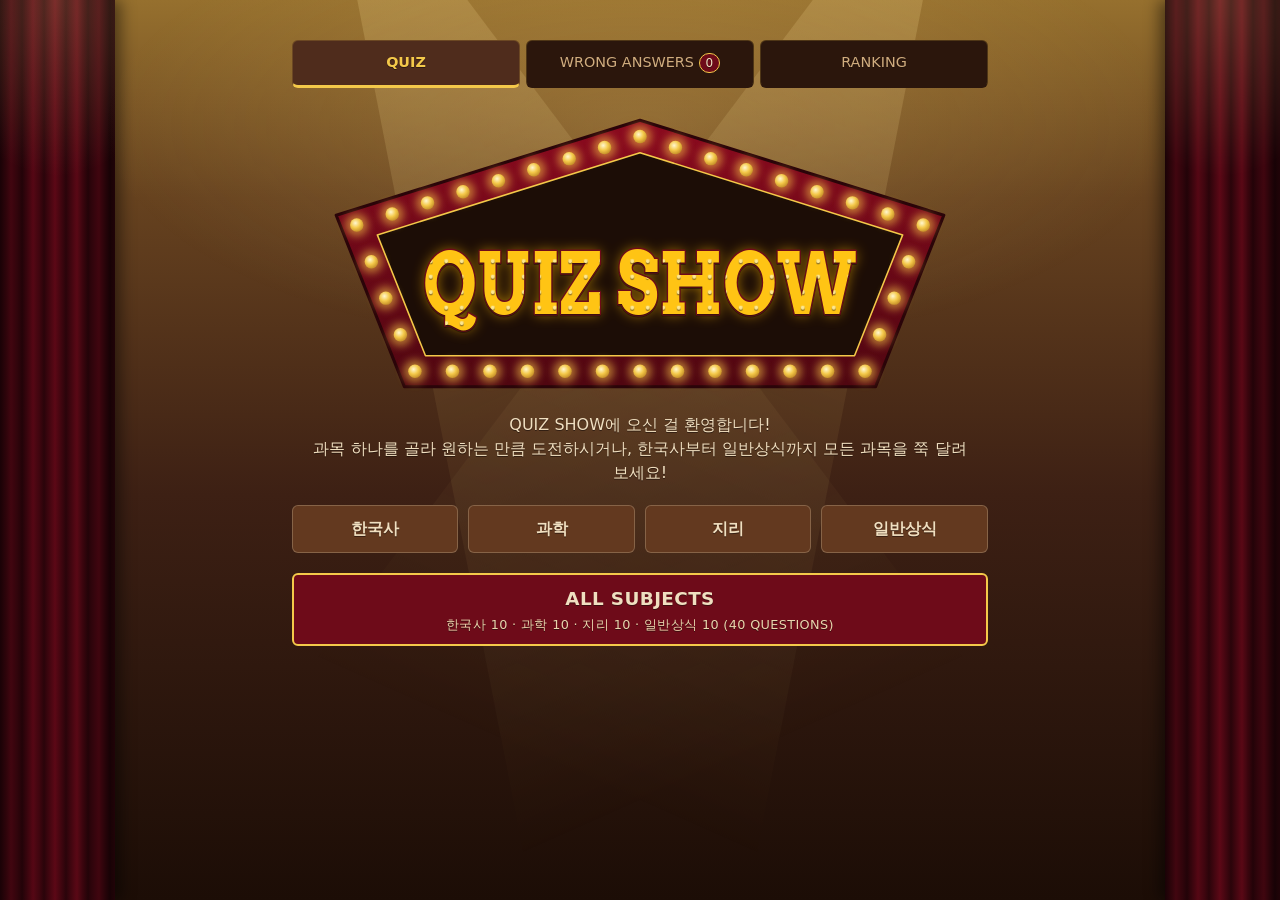
==== vibecoding3/index.html @ 7b39e8f8 "상식 퀴즈 게임 추가 및 문제 교차검증 후 14문항 수정 Co-Authored-By: Claude Opus 5.5 <noreply@anthropic.com>" ====
<!DOCTYPE html>
<html lang="ko">
<head>
  <meta charset="UTF-8">
  <meta name="viewport" content="width=device-width, initial-scale=1">
  <title>QUIZ SHOW</title>
  <link rel="preconnect" href="https://fonts.googleapis.com">
  <link rel="preconnect" href="https://fonts.gstatic.com" crossorigin>
  <link rel="stylesheet" href="https://fonts.googleapis.com/css2?family=Arvo:wght@700&family=Yeon+Sung&display=swap">
  <link rel="stylesheet" href="style.css">
</head>
<body>
  <!-- 무대 조명: 스포트라이트 빛줄기와 타이틀 뒤 후광 (장식) -->
  <div class="stage-lights" aria-hidden="true"></div>
  <main class="app">

    <!-- 메뉴 탭 (시작·틀린 문제·순위 화면에서만 보임) -->
    <nav id="app-nav" class="app-nav" aria-label="Menu">
      <button class="nav-tab" type="button" data-screen="start">QUIZ</button>
      <button class="nav-tab" type="button" data-screen="wrong">WRONG ANSWERS <span id="wrong-badge" class="nav-badge">0</span></button>
      <button class="nav-tab" type="button" data-screen="ranking">RANKING</button>
    </nav>

    <!-- 시작 화면 -->
    <section id="screen-start" class="screen screen-stage" aria-labelledby="start-title">
      <h1 id="start-title" class="marquee" tabindex="-1">
        <span class="visually-hidden">QUIZ SHOW</span>
        <svg class="sign" viewBox="0 0 600 270" aria-hidden="true" focusable="false">
          <defs>
            <filter id="text-glow" x="-20%" y="-50%" width="140%" height="200%"><feGaussianBlur stdDeviation="6"/></filter>
            <filter id="bulb-glow" x="-100%" y="-100%" width="300%" height="300%"><feGaussianBlur stdDeviation="4"/></filter>
            <radialGradient id="bulb-on" cx="40%" cy="35%" r="65%"><stop offset="0" stop-color="#fff6cf"/><stop offset=".55" stop-color="#f4c94a"/><stop offset="1" stop-color="#c8922a"/></radialGradient>

            <linearGradient id="sign-frame" x1="0" y1="0" x2="0" y2="1"><stop offset="0" stop-color="#8c0a1f"/><stop offset="1" stop-color="#4f0611"/></linearGradient>
            <pattern id="letter-bulbs" width="15" height="15" patternUnits="userSpaceOnUse"><circle cx="7.5" cy="7.5" r="2" fill="#ffe88f"/></pattern>
          </defs>
          <polygon points="300.0,6.0 594.0,98.0 528.0,264.0 72.0,264.0 6.0,98.0" fill="url(#sign-frame)" stroke="#2a0409" stroke-width="3" stroke-linejoin="round"/>
          <polygon points="300.0,37.4 554.2,117.0 507.6,234.0 92.4,234.0 45.8,117.0" fill="#1c0d06" stroke="#f4c94a" stroke-width="1.5" stroke-linejoin="round"/>
          <g class="bulbs bulbs-a"><circle class="halo" cx="300.0" cy="21.7" r="11" fill="#ffcf4a" filter="url(#bulb-glow)"/><circle cx="300.0" cy="21.7" r="6.5" fill="url(#bulb-on)"/><circle class="halo" cx="368.5" cy="43.2" r="11" fill="#ffcf4a" filter="url(#bulb-glow)"/><circle cx="368.5" cy="43.2" r="6.5" fill="url(#bulb-on)"/><circle class="halo" cx="437.0" cy="64.6" r="11" fill="#ffcf4a" filter="url(#bulb-glow)"/><circle cx="437.0" cy="64.6" r="6.5" fill="url(#bulb-on)"/><circle class="halo" cx="505.6" cy="86.0" r="11" fill="#ffcf4a" filter="url(#bulb-glow)"/><circle cx="505.6" cy="86.0" r="6.5" fill="url(#bulb-on)"/><circle class="halo" cx="574.1" cy="107.5" r="11" fill="#ffcf4a" filter="url(#bulb-glow)"/><circle cx="574.1" cy="107.5" r="6.5" fill="url(#bulb-on)"/><circle class="halo" cx="546.0" cy="178.2" r="11" fill="#ffcf4a" filter="url(#bulb-glow)"/><circle cx="546.0" cy="178.2" r="6.5" fill="url(#bulb-on)"/><circle class="halo" cx="517.8" cy="249.0" r="11" fill="#ffcf4a" filter="url(#bulb-glow)"/><circle cx="517.8" cy="249.0" r="6.5" fill="url(#bulb-on)"/><circle class="halo" cx="445.2" cy="249.0" r="11" fill="#ffcf4a" filter="url(#bulb-glow)"/><circle cx="445.2" cy="249.0" r="6.5" fill="url(#bulb-on)"/><circle class="halo" cx="372.6" cy="249.0" r="11" fill="#ffcf4a" filter="url(#bulb-glow)"/><circle cx="372.6" cy="249.0" r="6.5" fill="url(#bulb-on)"/><circle class="halo" cx="300.0" cy="249.0" r="11" fill="#ffcf4a" filter="url(#bulb-glow)"/><circle cx="300.0" cy="249.0" r="6.5" fill="url(#bulb-on)"/><circle class="halo" cx="227.4" cy="249.0" r="11" fill="#ffcf4a" filter="url(#bulb-glow)"/><circle cx="227.4" cy="249.0" r="6.5" fill="url(#bulb-on)"/><circle class="halo" cx="154.8" cy="249.0" r="11" fill="#ffcf4a" filter="url(#bulb-glow)"/><circle cx="154.8" cy="249.0" r="6.5" fill="url(#bulb-on)"/><circle class="halo" cx="82.2" cy="249.0" r="11" fill="#ffcf4a" filter="url(#bulb-glow)"/><circle cx="82.2" cy="249.0" r="6.5" fill="url(#bulb-on)"/><circle class="halo" cx="54.0" cy="178.2" r="11" fill="#ffcf4a" filter="url(#bulb-glow)"/><circle cx="54.0" cy="178.2" r="6.5" fill="url(#bulb-on)"/><circle class="halo" cx="25.9" cy="107.5" r="11" fill="#ffcf4a" filter="url(#bulb-glow)"/><circle cx="25.9" cy="107.5" r="6.5" fill="url(#bulb-on)"/><circle class="halo" cx="94.4" cy="86.0" r="11" fill="#ffcf4a" filter="url(#bulb-glow)"/><circle cx="94.4" cy="86.0" r="6.5" fill="url(#bulb-on)"/><circle class="halo" cx="163.0" cy="64.6" r="11" fill="#ffcf4a" filter="url(#bulb-glow)"/><circle cx="163.0" cy="64.6" r="6.5" fill="url(#bulb-on)"/><circle class="halo" cx="231.5" cy="43.2" r="11" fill="#ffcf4a" filter="url(#bulb-glow)"/><circle cx="231.5" cy="43.2" r="6.5" fill="url(#bulb-on)"/></g><g class="bulbs bulbs-b"><circle class="halo" cx="334.3" cy="32.4" r="11" fill="#ffcf4a" filter="url(#bulb-glow)"/><circle cx="334.3" cy="32.4" r="6.5" fill="url(#bulb-on)"/><circle class="halo" cx="402.8" cy="53.9" r="11" fill="#ffcf4a" filter="url(#bulb-glow)"/><circle cx="402.8" cy="53.9" r="6.5" fill="url(#bulb-on)"/><circle class="halo" cx="471.3" cy="75.3" r="11" fill="#ffcf4a" filter="url(#bulb-glow)"/><circle cx="471.3" cy="75.3" r="6.5" fill="url(#bulb-on)"/><circle class="halo" cx="539.8" cy="96.8" r="11" fill="#ffcf4a" filter="url(#bulb-glow)"/><circle cx="539.8" cy="96.8" r="6.5" fill="url(#bulb-on)"/><circle class="halo" cx="560.0" cy="142.9" r="11" fill="#ffcf4a" filter="url(#bulb-glow)"/><circle cx="560.0" cy="142.9" r="6.5" fill="url(#bulb-on)"/><circle class="halo" cx="531.9" cy="213.6" r="11" fill="#ffcf4a" filter="url(#bulb-glow)"/><circle cx="531.9" cy="213.6" r="6.5" fill="url(#bulb-on)"/><circle class="halo" cx="481.5" cy="249.0" r="11" fill="#ffcf4a" filter="url(#bulb-glow)"/><circle cx="481.5" cy="249.0" r="6.5" fill="url(#bulb-on)"/><circle class="halo" cx="408.9" cy="249.0" r="11" fill="#ffcf4a" filter="url(#bulb-glow)"/><circle cx="408.9" cy="249.0" r="6.5" fill="url(#bulb-on)"/><circle class="halo" cx="336.3" cy="249.0" r="11" fill="#ffcf4a" filter="url(#bulb-glow)"/><circle cx="336.3" cy="249.0" r="6.5" fill="url(#bulb-on)"/><circle class="halo" cx="263.7" cy="249.0" r="11" fill="#ffcf4a" filter="url(#bulb-glow)"/><circle cx="263.7" cy="249.0" r="6.5" fill="url(#bulb-on)"/><circle class="halo" cx="191.1" cy="249.0" r="11" fill="#ffcf4a" filter="url(#bulb-glow)"/><circle cx="191.1" cy="249.0" r="6.5" fill="url(#bulb-on)"/><circle class="halo" cx="118.5" cy="249.0" r="11" fill="#ffcf4a" filter="url(#bulb-glow)"/><circle cx="118.5" cy="249.0" r="6.5" fill="url(#bulb-on)"/><circle class="halo" cx="68.1" cy="213.6" r="11" fill="#ffcf4a" filter="url(#bulb-glow)"/><circle cx="68.1" cy="213.6" r="6.5" fill="url(#bulb-on)"/><circle class="halo" cx="40.0" cy="142.9" r="11" fill="#ffcf4a" filter="url(#bulb-glow)"/><circle cx="40.0" cy="142.9" r="6.5" fill="url(#bulb-on)"/><circle class="halo" cx="60.2" cy="96.8" r="11" fill="#ffcf4a" filter="url(#bulb-glow)"/><circle cx="60.2" cy="96.8" r="6.5" fill="url(#bulb-on)"/><circle class="halo" cx="128.7" cy="75.3" r="11" fill="#ffcf4a" filter="url(#bulb-glow)"/><circle cx="128.7" cy="75.3" r="6.5" fill="url(#bulb-on)"/><circle class="halo" cx="197.2" cy="53.9" r="11" fill="#ffcf4a" filter="url(#bulb-glow)"/><circle cx="197.2" cy="53.9" r="6.5" fill="url(#bulb-on)"/><circle class="halo" cx="265.7" cy="32.4" r="11" fill="#ffcf4a" filter="url(#bulb-glow)"/><circle cx="265.7" cy="32.4" r="6.5" fill="url(#bulb-on)"/></g>
          <g class="sign-text" font-family="'Arvo', 'Rockwell', 'Georgia', serif" font-weight="700" font-size="82" text-anchor="middle">
            <text x="300" y="194" textLength="420" lengthAdjust="spacingAndGlyphs" fill="#ffb800" opacity=".6" filter="url(#text-glow)">QUIZ SHOW</text>
            <text x="300" y="194" textLength="420" lengthAdjust="spacingAndGlyphs" fill="#ffc414" stroke="#6e0b19" stroke-width="3" stroke-linejoin="round" paint-order="stroke">QUIZ SHOW</text>
            <text x="300" y="194" textLength="420" lengthAdjust="spacingAndGlyphs" fill="url(#letter-bulbs)">QUIZ SHOW</text>
          </g>
        </svg>
      </h1>
      <p class="rules">QUIZ SHOW에 오신 걸 환영합니다!<br>과목 하나를 골라 원하는 만큼 도전하시거나, 한국사부터 일반상식까지 모든 과목을 쭉 달려 보세요!</p>
      <p id="start-error" class="hint" hidden>앗, 무대 뒤에 문제가 생겼어요! 문제 데이터를 고칠 때까지 잠시만 기다려 주세요! (콘솔 확인)</p>

      <div id="subject-buttons" class="subject-grid" role="group" aria-label="Choose a subject"></div>

      <div id="count-panel" class="count-panel" hidden>
        <div class="count-head">
          <span id="count-label">QUESTIONS</span>
          <span class="count-value">
            <button id="count-display" class="count-display" type="button" title="Click to type a number">10</button>
            <input id="count-input" class="count-input" type="number" inputmode="numeric" min="1" aria-label="Number of questions" hidden>
            <span class="count-unit">QUESTIONS</span>
          </span>
        </div>
        <input id="count-slider" class="count-slider" type="range" min="1" max="10" value="10" aria-label="Number of questions">
        <div class="count-scale"><span>1</span><span id="count-max">10</span></div>
        <button id="subject-start-button" class="btn btn-dark" type="button">PLAY</button>
      </div>

      <button id="all-start-button" class="btn btn-primary btn-all" type="button">
        <span>ALL SUBJECTS</span>
        <small id="all-summary" class="btn-sub"></small>
      </button>
    </section>

    <!-- 퀴즈 화면 -->
    <section id="screen-quiz" class="screen" aria-labelledby="quiz-question" hidden>
      <div class="quiz-top">
        <span id="quiz-sign" class="quiz-sign" aria-hidden="true">QUESTION 01</span>
        <button id="quit-button" class="btn btn-quiet" type="button">QUIT</button>
      </div>
      <div id="subject-tabs" class="subject-tabs" role="group" aria-label="Switch subject" hidden></div>

      <header class="quiz-header">
        <div class="quiz-meta">
          <span id="quiz-category" class="badge">한국사</span>
          <span id="quiz-counter">1 / 10</span>
          <span id="quiz-score">SCORE 0</span>
        </div>
        <div class="progress" role="progressbar" aria-label="Progress" aria-valuemin="0" aria-valuemax="10" aria-valuenow="0">
          <div id="quiz-progress-bar" class="progress-bar"></div>
        </div>
      </header>

      <div id="quiz-transition" class="transition" role="status" hidden>
        <p id="quiz-transition-text" class="transition-text"></p>
      </div>

      <div id="quiz-body" class="quiz-body">
      <h2 id="quiz-question" class="question" tabindex="-1">질문이 여기에 표시됩니다.</h2>
      <div id="quiz-choices" class="choices">
        <button class="btn choice" type="button" data-index="0"><span class="choice-check" aria-hidden="true"></span><span class="choice-text">보기 1</span><span class="choice-mark"></span><span class="choice-key" aria-hidden="true">1</span></button>
        <button class="btn choice" type="button" data-index="1"><span class="choice-check" aria-hidden="true"></span><span class="choice-text">보기 2</span><span class="choice-mark"></span><span class="choice-key" aria-hidden="true">2</span></button>
        <button class="btn choice" type="button" data-index="2"><span class="choice-check" aria-hidden="true"></span><span class="choice-text">보기 3</span><span class="choice-mark"></span><span class="choice-key" aria-hidden="true">3</span></button>
        <button class="btn choice" type="button" data-index="3"><span class="choice-check" aria-hidden="true"></span><span class="choice-text">보기 4</span><span class="choice-mark"></span><span class="choice-key" aria-hidden="true">4</span></button>
      </div>

      <footer class="quiz-footer">
        <div id="quiz-feedback" class="feedback" aria-live="polite" hidden>
          <p id="quiz-feedback-text" class="feedback-text"></p>
          <p id="quiz-explanation" class="explanation"></p>
        </div>
        <button id="next-button" class="btn btn-dark" type="button" hidden>NEXT</button>
      </footer>
      </div>
    </section>

    <!-- 결과 화면 -->
    <section id="screen-result" class="screen" aria-labelledby="result-title" hidden>
      <h2 id="result-title" class="title" tabindex="-1">결과</h2>
      <p class="result-total"><strong id="result-score">- / -</strong> <span id="result-percent">(-점)</span></p>
      <ul id="result-categories" class="result-categories"></ul>
      <p class="result-time">소요 시간 <strong id="result-time">-:--</strong></p>
      <p id="result-rank" class="result-rank"></p>
      <details class="wrong-note">
        <summary id="wrong-note-summary">오답 노트</summary>
        <ol id="wrong-note-list" class="wrong-note-list"></ol>
      </details>
      <div class="actions">
        <button id="retry-button" class="btn btn-primary" type="button">PLAY AGAIN</button>
        <button id="result-wrong-button" class="btn" type="button">WRONG ANSWERS</button>
        <button id="result-ranking-button" class="btn" type="button">RANKING</button>
      </div>
    </section>

    <!-- 틀린 문제 화면 -->
    <section id="screen-wrong" class="screen" aria-labelledby="wrong-title" hidden>
      <h2 id="wrong-title" class="title" tabindex="-1">WRONG ANSWERS</h2>
      <p class="rules">놓친 문제들이 여기서 재도전을 기다리고 있어요! 맞히는 순간 목록에서 쏙 빠집니다!</p>
      <p id="wrong-empty" class="empty-note">아직 틀린 문제가 하나도 없어요! 지금까지는 완벽한 무대네요!</p>
      <ol id="wrong-list" class="wrong-list"></ol>
      <div class="actions">
        <button id="wrong-retry-button" class="btn btn-primary" type="button">RETRY WRONG ANSWERS</button>
        <button id="wrong-clear-button" class="btn btn-danger" type="button">CLEAR LIST</button>
      </div>
    </section>

    <!-- 순위 화면 -->
    <section id="screen-ranking" class="screen" aria-labelledby="ranking-title" hidden>
      <h2 id="ranking-title" class="title" tabindex="-1">RANKING</h2>
      <p class="rules">모든 과목을 10문제씩, 총 40문제를 끝까지 푼 도전자만 이 명예의 전당에 오를 수 있어요!</p>
      <div class="table-wrap">
        <table class="ranking-table">
          <thead>
            <tr><th scope="col">RANK</th><th scope="col">SCORE</th><th scope="col">TIME</th><th scope="col">DATE</th></tr>
          </thead>
          <tbody id="ranking-body">
            <tr><td colspan="4" class="empty">아직 아무도 무대에 오르지 않았어요! 첫 번째 주인공이 되어 보세요!</td></tr>
          </tbody>
        </table>
      </div>
      <p id="ranking-note" class="ranking-note" hidden></p>
      <div class="actions">
        <button id="home-button" class="btn btn-primary" type="button">HOME</button>
        <button id="reset-button" class="btn btn-danger" type="button">RESET RECORDS</button>
      </div>
    </section>

  </main>

  <script src="questions.js"></script>
  <script src="app.js"></script>
</body>
</html>
---- vibecoding3/style.css ----
/* 1950~60년대 미국 TV 퀴즈 쇼 무대: 짙은 버건디 커튼 + 황동빛 브라운 무대 + 전구 간판 */
:root {
  color-scheme: dark;

  /* 기본 팔레트 */
  --brown-dark: #3d2014;
  --brown-wood: #7a4424;
  --burgundy: #6e0b19;
  --gold: #f4c94a;
  --cream: #f0dfc0;

  /* 파생 색 */
  --brass: #96702e;          /* 배경 맨 위: 황동빛이 도는 밝은 브라운 */
  --stage: #1c0d06;          /* 배경 맨 아래: 가장 짙은 브라운 */
  --curtain-dark: #2a040a;   /* 커튼 주름 그늘 */
  --curtain: #5c0816;        /* 커튼 주름 밝은 쪽 */
  --inset: #2b160c;          /* 패널 안쪽의 움푹한 영역 */
  --panel: #4f2c1c;          /* 퀴즈 패널: 배경보다 약간 밝게 */
  --row: #63391f;            /* 선택지 기본 */
  --row-hover: #6e4026;
  --row-picked: #84512f;     /* 선택한 답안: 더 밝은 브라운 */
  --caramel: #94592c;        /* 원형 체크박스 */
  --gold-soft: #e0b860;      /* 체크박스 테두리 */
  --burgundy-dark: #480610;
  --green: #2f6b3a;          /* 정답 체크박스 */
  --green-light: #6fae74;
  --red-bar: #c4142f;       /* 진행 바: 어두운 바탕에서 보이도록 같은 계열의 조금 밝은 빨강 */
  --red-bar-dark: #8f0a20;
  --burgundy-light: #c8283a; /* 어두운 배경 위 버건디 테두리 */
  --muted: #d1ad7f;          /* 보조 글자 */
  --line: rgba(244, 201, 74, 0.18);

  --title-font: "Arvo", "Yeon Sung", "Georgia", serif; /* 영문은 Arvo, 한글은 Yeon Sung */
  --sign-font: "Georgia", "Times New Roman", serif; /* 숫자는 lining-nums로 고르게 */
  --curtain-w: 14px;
  --radius: 10px;
}

* {
  box-sizing: border-box;
}

[hidden] {
  display: none !important;
}

html {
  -webkit-text-size-adjust: 100%;
}

body {
  margin: 0;
  min-height: 100vh;
  font-variant-numeric: lining-nums;
  color: var(--cream);
  font-family: system-ui, -apple-system, "Segoe UI", "Malgun Gothic", "Apple SD Gothic Neo", sans-serif;
  line-height: 1.5;
  word-break: keep-all;
  overflow-wrap: break-word; /* 영어 단어는 한 줄에 안 들어갈 때만 끊는다 */
  /* 크림색 글자를 또렷하게 하는 아주 얇은 그림자 */
  text-shadow: 0 1px 0 rgba(26, 15, 10, 0.6);
  /* 무대 배경: 위쪽 황동빛 브라운 → 아래쪽 짙은 브라운 */
  background-color: var(--stage);
  background-image: linear-gradient(180deg, var(--brass) 0%, #66421f 22%, var(--brown-dark) 55%, var(--stage) 100%);
}

/* 화면 양옆의 버건디 벨벳 커튼 */
body::before,
body::after {
  content: "";
  position: fixed;
  top: 0;
  bottom: 0;
  width: var(--curtain-w);
  z-index: 0;
  pointer-events: none;
  background-image:
    linear-gradient(90deg, rgba(0, 0, 0, 0.4), transparent 35%, transparent 65%, rgba(0, 0, 0, 0.5)),
    repeating-linear-gradient(90deg, var(--curtain-dark) 0, var(--curtain) 11px, var(--curtain-dark) 22px);
}

body::before {
  left: 0;
  box-shadow: 6px 0 14px rgba(0, 0, 0, 0.45);
}

body::after {
  right: 0;
  box-shadow: -6px 0 14px rgba(0, 0, 0, 0.45);
}

.app {
  position: relative;
  z-index: 1;
  width: 100%;
  max-width: calc(720px + 2 * var(--curtain-w));
  margin: 0 auto;
  padding: 20px max(16px, calc(var(--curtain-w) + 12px));
}

/* ----- 공통 패널 ----- */
.screen {
  display: flex;
  flex-direction: column;
  gap: 20px;
  background: linear-gradient(180deg, #57321f, var(--panel) 120px);
  border: 1px solid var(--line);
  border-radius: var(--radius);
  padding: 24px 16px;
  box-shadow: 0 10px 28px rgba(0, 0, 0, 0.35);
}

/* 시작 화면은 패널 없이 무대 위에 바로 놓는다 */
.screen-stage {
  background: none;
  border: none;
  box-shadow: none;
  padding: 8px 0 24px;
}

.title {
  margin: 0;
  text-align: center;
  font-family: var(--title-font);
  font-weight: 400;
  font-size: 2.2rem;
  line-height: 1.2;
  color: var(--gold);
  text-shadow: 0 2px 0 rgba(26, 15, 10, 0.8);
}

.title:focus,
.marquee:focus,
.question:focus {
  outline: none;
}

.visually-hidden {
  position: absolute;
  width: 1px;
  height: 1px;
  margin: -1px;
  padding: 0;
  overflow: hidden;
  clip: rect(0 0 0 0);
  white-space: nowrap;
  border: 0;
}

.rules {
  margin: 0;
  text-align: center;
  color: var(--muted);
}

/* 여러 줄 안내 문장은 줄 길이를 고르게 나눠 마지막 줄에 한 단어만 남지 않게 한다 */
.rules,
.result-rank,
.ranking-note,
.empty-note,
.hint {
  text-wrap: balance;
}

/* 시작 화면은 밝은 황동빛 배경 위에 놓이므로 크림색으로 대비를 확보한다 */
.screen-stage .rules {
  color: var(--cream);
}

.hint {
  margin: 0;
  padding: 8px 12px;
  font-size: 0.9rem;
  text-align: center;
  color: var(--cream);
  background: var(--burgundy);
  border-radius: 6px;
}

/* ----- 메인 타이틀: 오각형 전구 간판 (index.html 안의 SVG) ----- */
.marquee {
  width: min(100%, 620px);
  margin: 4px auto 0;
}

.sign {
  display: block;
  width: 100%;
  height: auto;
}

/* ----- 메뉴 탭 ----- */
.app-nav {
  display: grid;
  grid-template-columns: repeat(3, 1fr);
  gap: 6px;
  margin-bottom: 14px;
}

.nav-tab {
  min-height: 48px;
  padding: 8px 4px;
  font: inherit;
  font-size: 0.9rem;
  white-space: nowrap;
  color: var(--muted);
  text-shadow: inherit;
  background: var(--inset);
  border: 1px solid var(--line);
  border-bottom: 3px solid transparent;
  border-radius: 6px;
  cursor: pointer;
}

.nav-tab:hover {
  color: var(--cream);
}

.nav-tab[aria-current="page"] {
  color: var(--gold);
  background: var(--panel);
  border-bottom-color: var(--gold);
  font-weight: 700;
}

.nav-badge {
  display: inline-block;
  min-width: 1.7em;
  padding: 0 6px;
  font-size: 0.75rem;
  color: var(--cream);
  background: var(--burgundy);
  border: 1px solid var(--gold);
  border-radius: 999px;
}

/* ----- 버튼 ----- */
.btn {
  min-height: 48px;
  padding: 10px 16px;
  font: inherit;
  color: var(--cream);
  text-shadow: inherit;
  background: var(--row);
  border: 1px solid rgba(240, 223, 192, 0.25);
  border-radius: 6px;
  cursor: pointer;
}

.btn:hover:not(:disabled) {
  background: var(--row-hover);
  border-color: var(--gold);
}

.btn:focus-visible,
.nav-tab:focus-visible,
.subject-tab:focus-visible,
.count-display:focus-visible,
.count-slider:focus-visible,
.wrong-note summary:focus-visible {
  outline: 3px solid var(--gold);
  outline-offset: 2px;
}

.btn:disabled {
  opacity: 0.5;
  cursor: not-allowed;
}

/* 주요 행동 버튼: 버건디 바탕 + 얇은 골드 테두리 */
.btn-primary {
  color: var(--cream);
  background: var(--burgundy);
  border: 2px solid var(--gold);
  font-weight: 700;
  letter-spacing: 0.02em;
}

.btn-primary:hover:not(:disabled) {
  background: #820d1f;
  border-color: var(--gold);
}

.btn-danger {
  color: #f3cdc8;
  background: var(--inset);
  border-color: var(--burgundy-light);
}

/* 짙은 브라운 버튼('다음', '○○ N문제 풀기'): 붉은색 대신 브라운 + 골드 테두리로 가독성 확보 */
.btn-dark {
  color: var(--gold);
  background: var(--brown-dark);
  border: 2px solid var(--gold);
  font-weight: 700;
}

.btn-dark:hover:not(:disabled) {
  background: var(--inset);
  border-color: var(--gold);
}

.btn-quiet {
  flex: none;
  white-space: nowrap;
  padding: 6px 12px;
  font-size: 0.9rem;
  color: var(--muted);
  background: transparent;
}

.actions {
  display: flex;
  flex-direction: column;
  gap: 10px;
}

/* ----- 시작 화면: 과목 선택과 문제 수 ----- */
.subject-grid {
  display: grid;
  grid-template-columns: 1fr 1fr;
  gap: 10px;
}

.subject-button {
  font-weight: 600;
}

.subject-button[aria-pressed="true"] {
  color: var(--gold);
  background: var(--row-picked);
  border-color: var(--gold);
}

.count-panel {
  display: flex;
  flex-direction: column;
  gap: 10px;
  padding: 16px;
  background: var(--inset);
  border: 1px solid var(--line);
  border-radius: 8px;
}

.count-head {
  display: flex;
  align-items: center;
  justify-content: space-between;
  gap: 8px;
  font-weight: 600;
}

.count-value {
  display: inline-flex;
  align-items: center;
  gap: 4px;
}

.count-display,
.count-input {
  min-height: 44px;
  padding: 0 8px;
  font: inherit;
  font-family: var(--sign-font);
  font-size: 1.5rem;
  font-weight: 700;
  color: var(--gold);
  background: var(--brown-dark);
  border-radius: 6px;
}

.count-display {
  min-width: 56px;
  text-shadow: inherit;
  border: 1px dashed var(--gold);
  cursor: text;
}

.count-input {
  width: 72px;
  text-align: center;
  border: 2px solid var(--gold);
}

.count-slider {
  width: 100%;
  height: 32px;
  accent-color: var(--gold);
  cursor: pointer;
}

.count-unit {
  white-space: nowrap;
}

.count-scale {
  display: flex;
  justify-content: space-between;
  margin-top: -6px;
  font-size: 0.8rem;
  color: var(--muted);
}

.btn-all {
  display: flex;
  flex-direction: column;
  align-items: center;
  gap: 2px;
  min-height: 64px;
  font-size: 1.15rem;
}

.btn-sub {
  font-weight: 400;
  font-size: 0.8rem;
  color: #ead4ad;
}

/* ----- 퀴즈 화면 ----- */
/* 맨 위: 가운데 큰 QUESTION 간판 + 그만 풀기
   모바일은 폭이 좁아 '그만 풀기'를 윗줄 오른쪽에, 데스크톱은 같은 줄 오른쪽에 둔다 */
.quiz-top {
  display: grid;
  grid-template-columns: 1fr;
  align-items: center;
  gap: 8px;
}

.quiz-top .quiz-sign {
  justify-self: center;
}

.quiz-top .btn-quiet {
  order: -1;
  justify-self: end;
}

.subject-tabs {
  display: grid;
  grid-template-columns: repeat(4, 1fr);
  gap: 6px;
}

.subject-tab {
  display: flex;
  flex-direction: column;
  align-items: center;
  justify-content: center;
  min-height: 52px;
  padding: 6px 2px;
  font: inherit;
  font-size: 0.85rem;
  color: var(--cream);
  text-shadow: inherit;
  background: var(--inset);
  border: 1px solid var(--line);
  border-bottom-width: 3px;
  border-radius: 6px;
  cursor: pointer;
}

.subject-tab[aria-current="true"] {
  color: var(--gold);
  background: var(--row-picked);
  border-color: var(--gold);
  font-weight: 700;
}

.subject-tab.is-done {
  color: var(--gold);
}

.subject-tab:disabled {
  cursor: default;
  opacity: 0.75;
}

.subject-tab-name {
  white-space: nowrap;
}

.subject-tab-progress {
  font-size: 0.75rem;
}

.quiz-header {
  display: flex;
  flex-direction: column;
  gap: 10px;
}

.quiz-meta {
  display: flex;
  flex-wrap: wrap;
  align-items: center;
  gap: 8px 12px;
  font-size: 0.95rem;
}

.quiz-meta #quiz-score {
  margin-left: auto;
}

/* 골드 간판: QUESTION 03 (버건디 띠 + 바깥 골드 테두리) */
.quiz-sign {
  padding: 6px 16px;
  font-family: var(--sign-font);
  font-size: clamp(0.95rem, 4vw, 1.6rem);
  font-weight: 700;
  line-height: 1.2;
  letter-spacing: 0.12em;
  white-space: nowrap;
  color: var(--brown-dark);
  text-shadow: none;
  background: var(--gold);
  border: 3px solid var(--burgundy);
  border-radius: 4px;
  box-shadow: 0 0 0 2px var(--gold), inset 0 0 0 2px var(--gold), inset 0 0 0 3px rgba(61, 32, 20, 0.4);
}

.badge {
  padding: 1px 10px;
  font-size: 0.85rem;
  font-weight: 600;
  color: var(--gold);
  border: 1px solid var(--gold);
  border-radius: 999px;
}

/* 진행 바: 문제 풀이 화면의 붉은 포인트 */
.progress {
  height: 12px;
  background: var(--stage);
  border: 1px solid rgba(244, 201, 74, 0.4);
  border-radius: 999px;
  overflow: hidden;
}

.progress-bar {
  width: 0;
  height: 100%;
  /* 시작은 짙은 버건디, 진행한 끝으로 갈수록 밝은 빨강 */
  background: linear-gradient(90deg, var(--burgundy-dark) 0%, var(--red-bar-dark) 45%, var(--red-bar) 100%);
  border-right: 2px solid var(--gold);
}

.progress-bar[style*="width: 0%"] {
  border-right: none;
}

.quiz-body {
  display: flex;
  flex-direction: column;
  gap: 20px;
}

.question {
  margin: 0;
  font-size: 1.3rem;
  line-height: 1.45;
  color: var(--cream);
}

/* 선택지: 2×2 */
.choices {
  display: grid;
  grid-template-columns: 1fr 1fr;
  gap: 10px;
}

/* 한 칸 안: 왼쪽 체크박스, 가운데 글자(+ 아래 줄에 정답/내 답 표시), 오른쪽 키보드 번호 */
.choice {
  display: grid;
  grid-template-columns: auto 1fr auto;
  grid-template-rows: 1fr auto; /* 표시가 없을 땐 글자가 세로 가운데 */
  align-items: center;
  column-gap: 10px;
  width: 100%;
  min-height: 64px;
  padding: 10px 12px;
  text-align: left;
  background: var(--row);
  border: 1px solid rgba(240, 223, 192, 0.12);
}

.choice-check {
  grid-column: 1;
  grid-row: 1 / span 2;
}

.choice-text {
  grid-column: 2;
  grid-row: 1;
}

.choice-key {
  grid-column: 3;
  grid-row: 1;
}

.choice-mark {
  grid-column: 2 / 4;
  grid-row: 2;
  justify-self: start;
  margin-top: 6px;
}

.choice:disabled {
  opacity: 1;
  cursor: default;
}

/* 원형 체크박스 */
.choice-check {
  flex: none;
  position: relative;
  width: 26px;
  height: 26px;
  background: var(--caramel);
  border: 2px solid var(--gold-soft);
  border-radius: 50%;
}

.choice-text {
  flex: 1;
  min-width: 0;
}

/* 키보드 번호는 좁은 화면(휴대폰)에서는 숨겨 보기 글자 자리를 넓힌다 */
.choice-key {
  display: none;
  flex: none;
  font-family: var(--sign-font);
  font-size: 0.8rem;
  color: var(--muted);
}

.choice-mark {
  flex: none;
  padding: 2px 8px;
  font-size: 0.8rem;
  font-weight: 700;
  border-radius: 4px;
  text-shadow: none;
}

/* 표시 태그는 한 줄로. 휴대폰 칸이 좁아 글자를 조금 줄이고, 데스크톱에서 원래 크기로 */
.choice-mark {
  white-space: nowrap;
  font-size: 0.7rem;
  padding: 2px 5px;
  letter-spacing: 0;
}

.choice-mark:empty {
  display: none;
}

/* 선택한 답안: 밝은 브라운 + 얇은 골드 테두리 */
.choice.is-picked {
  background: var(--row-picked);
  border-color: var(--gold);
}

/* 체크박스: 정답 보기는 초록, 고른 오답은 버건디 (둘 다 크림색 체크) */
.choice.is-correct .choice-check {
  background: var(--green);
  border-color: var(--green-light);
}

.choice.is-wrong .choice-check {
  background: var(--burgundy);
  border-color: var(--burgundy-light);
}

.choice.is-correct .choice-check::after,
.choice.is-wrong .choice-check::after {
  content: "";
  position: absolute;
  left: 50%;
  top: 45%;
  width: 7px;
  height: 13px;
  border: solid var(--cream);
  border-width: 0 3px 3px 0;
  transform: translate(-50%, -50%) rotate(45deg);
}

/* 실제 정답: 골드 테두리 + 골드 "정답" 표시 */
.choice.is-correct {
  border: 2px solid var(--gold);
}

.choice.is-correct .choice-mark {
  color: var(--brown-dark);
  background: var(--gold);
}

/* 고른 오답: 버건디 테두리 + 버건디 "내 답" 표시 */
.choice.is-wrong {
  border: 2px solid var(--burgundy-light);
}

.choice.is-wrong .choice-mark {
  color: var(--cream);
  background: var(--burgundy);
  border: 1px solid var(--burgundy-light);
}

.choice:disabled:not(.is-picked):not(.is-correct) {
  color: var(--muted);
}

/* 피드백: 방송 자막 */
.quiz-footer {
  display: flex;
  flex-direction: column;
  gap: 12px;
}

.feedback {
  padding: 12px 16px;
  background: var(--inset);
  border-left: 6px solid var(--gold);
  border-radius: 4px;
}

.feedback-text {
  margin: 0;
  font-size: 1.1rem;
  font-weight: 700;
  letter-spacing: 0.02em;
}

.explanation {
  margin: 4px 0 0;
  color: var(--muted);
}

.feedback.is-correct {
  border-left-color: var(--gold);
  box-shadow: inset 0 1px 0 var(--line), inset 0 -1px 0 var(--line);
}

.feedback.is-correct .feedback-text {
  color: var(--gold);
}

/* 오답 자막: 반투명 버건디라 뒤의 브라운 패널이 비친다 */
.feedback.is-wrong {
  background: rgba(110, 11, 25, 0.38);
  border-left-color: var(--burgundy-light);
  box-shadow: inset 0 1px 0 rgba(200, 40, 58, 0.35), inset 0 -1px 0 rgba(200, 40, 58, 0.35);
}

.feedback.is-wrong .feedback-text {
  color: var(--cream);
}

.feedback.is-wrong .explanation {
  color: #ead4ad;
}

/* 과목 전환 안내 */
.transition {
  display: grid;
  place-items: center;
  min-height: 240px;
  background: var(--inset);
  border-top: 1px solid var(--line);
  border-bottom: 1px solid var(--line);
}

.transition-text {
  margin: 0;
  font-family: var(--title-font);
  font-size: 2rem;
  color: var(--gold);
  text-align: center;
}

/* ----- 결과 화면 ----- */
.result-total {
  margin: 0;
  text-align: center;
  font-size: 1.6rem;
  color: var(--gold);
}

.result-total span {
  color: var(--muted);
  font-size: 1.1rem;
}

.result-categories {
  display: grid;
  grid-template-columns: 1fr 1fr;
  gap: 8px;
  margin: 0;
  padding: 0;
  list-style: none;
}

.result-categories li {
  display: flex;
  justify-content: space-between;
  gap: 8px;
  padding: 10px 12px;
  background: var(--inset);
  border: 1px solid var(--line);
  border-radius: 6px;
}

.result-time,
.result-rank {
  margin: 0;
  text-align: center;
}

.result-time strong {
  color: var(--gold);
}

.wrong-note {
  background: var(--inset);
  border: 1px solid var(--line);
  border-radius: 8px;
}

.wrong-note summary {
  min-height: 48px;
  display: flex;
  align-items: center;
  padding: 0 14px;
  font-weight: 600;
  color: var(--gold);
  cursor: pointer;
}

.wrong-note-list {
  margin: 0;
  padding: 0 14px 14px 36px;
  display: flex;
  flex-direction: column;
  gap: 12px;
}

.wrong-note-list p {
  margin: 2px 0 0;
}

.wrong-note-question {
  font-weight: 600;
}

.wrong-note-mine {
  color: #f3b3ac;
}

.wrong-note-answer {
  color: var(--gold);
}

.wrong-note-explanation {
  color: var(--muted);
}

/* ----- 틀린 문제 화면 ----- */
.empty-note {
  margin: 0;
  padding: 24px 0;
  text-align: center;
  color: var(--muted);
}

.wrong-list {
  display: flex;
  flex-direction: column;
  gap: 8px;
  margin: 0;
  padding: 0;
  list-style: none;
}

.wrong-list li {
  display: flex;
  align-items: flex-start;
  gap: 10px;
  padding: 10px 12px;
  background: var(--row);
  border-radius: 6px;
}

.wrong-list .badge {
  flex: none;
  font-size: 0.8rem;
}

/* ----- 순위 화면 ----- */
.table-wrap {
  overflow-x: auto;
}

.ranking-table {
  width: 100%;
  border-collapse: collapse;
  font-size: 0.95rem;
}

.ranking-table th,
.ranking-table td {
  padding: 10px 6px;
  text-align: center;
  border-bottom: 1px solid var(--line);
  white-space: nowrap;
}

.ranking-table th {
  font-family: var(--sign-font);
  font-weight: 700;
  color: var(--gold);
}

.ranking-table .is-current td {
  background: var(--row-picked);
  font-weight: 700;
  box-shadow: inset 0 1px 0 var(--gold), inset 0 -1px 0 var(--gold);
}

.current-tag {
  margin-left: 6px;
  padding: 0 6px;
  font-size: 0.75rem;
  color: var(--brown-dark);
  text-shadow: none;
  background: var(--gold);
  border-radius: 3px;
}

.ranking-table .empty {
  color: var(--muted);
  white-space: normal;
}

.ranking-note {
  margin: 0;
  text-align: center;
  color: var(--muted);
}

/* ----- 데스크톱 ----- */
@media (min-width: 640px) {
  :root {
    --curtain-w: clamp(40px, 9vw, 140px);
  }

  .app {
    padding-top: 40px;
    padding-bottom: 40px;
  }

  .screen {
    padding: 32px;
  }

  .screen-stage {
    padding: 8px 0 32px;
  }

  .subject-grid {
    grid-template-columns: repeat(4, 1fr);
  }

  .choice {
    padding: 12px 16px;
    column-gap: 14px;
    font-size: 1.05rem;
  }

  .choice-key {
    display: block;
  }

  .choice-mark {
    font-size: 0.8rem;
    padding: 2px 8px;
  }

  .subject-tab {
    flex-direction: row;
    gap: 6px;
    font-size: 0.95rem;
  }

  .actions {
    flex-direction: row;
    justify-content: center;
  }

  .actions .btn {
    min-width: 140px;
  }

  .quiz-top {
    grid-template-columns: 1fr auto 1fr;
  }

  .quiz-top .quiz-sign {
    grid-column: 2;
  }

  .quiz-top .btn-quiet {
    order: 0;
    grid-column: 3;
  }

  /* 피드백이 나타나도 패널 높이가 크게 바뀌지 않게 자리를 잡아 둔다 */
  .quiz-footer {
    min-height: 150px;
  }
}

/* ===== 조명 효과 =====
   스포트라이트·전구 빛 번짐·패널 위쪽 조명. 움직임은 느리게(1초에 한 번보다 느린 변화),
   '애니메이션 줄이기' 설정이면 움직임을 끄고 빛 번짐만 고정으로 남긴다. */

/* 무대 스포트라이트: 위 양쪽에서 타이틀 쪽으로 비추는 빛줄기 + 타이틀 뒤 후광 */
.stage-lights {
  position: fixed;
  inset: 0;
  z-index: 0;
  pointer-events: none;
  overflow: hidden;
  background: radial-gradient(ellipse 60% 36% at 50% 14%, rgba(255, 214, 120, 0.2), transparent 70%);
}

.stage-lights::before,
.stage-lights::after {
  content: "";
  position: absolute;
  top: -12vh;
  width: 44vw;
  max-width: 600px;
  height: 125vh;
  background: linear-gradient(180deg, rgba(255, 226, 150, 0.22) 0%, rgba(255, 214, 120, 0.07) 45%, transparent 85%);
  clip-path: polygon(46% 0, 54% 0, 100% 100%, 0 100%);
  filter: blur(6px);
  mix-blend-mode: screen;
  transform-origin: 50% 0;
  transform: rotate(var(--tilt));
  animation: spotlight-sway 9s ease-in-out infinite alternate;
}

.stage-lights::before {
  --tilt: -24deg;
  left: 6vw;
}

.stage-lights::after {
  --tilt: 24deg;
  right: 6vw;
  animation-delay: -4.5s;
}

@keyframes spotlight-sway {
  from { transform: rotate(calc(var(--tilt) - 4deg)); }
  to { transform: rotate(calc(var(--tilt) + 4deg)); }
}

/* 커튼 윗부분에 조명이 닿은 느낌 */
body::before,
body::after {
  background-image:
    radial-gradient(ellipse 160% 28% at 50% 0, rgba(255, 200, 130, 0.2), transparent 70%),
    linear-gradient(90deg, rgba(0, 0, 0, 0.4), transparent 35%, transparent 65%, rgba(0, 0, 0, 0.5)),
    repeating-linear-gradient(90deg, var(--curtain-dark) 0, var(--curtain) 11px, var(--curtain-dark) 22px);
}

/* 전구 간판: 전구 빛 번짐 + 두 무리가 번갈아 밝아지는 체이스 */
.sign {
  overflow: visible;
}

.sign .halo {
  opacity: 0.55;
}

.sign .bulbs {
  animation: marquee-chase 1.8s ease-in-out infinite;
}

.sign .bulbs-b {
  animation-delay: -0.9s;
}

@keyframes marquee-chase {
  0%, 100% { opacity: 1; }
  50% { opacity: 0.5; }
}

/* 패널 위쪽에 비치는 조명 */
.screen:not(.screen-stage) {
  background:
    radial-gradient(ellipse 80% 160px at 50% 0, rgba(255, 214, 120, 0.12), transparent 100%),
    linear-gradient(180deg, #57321f, var(--panel) 120px);
  box-shadow: 0 10px 28px rgba(0, 0, 0, 0.35), inset 0 1px 0 rgba(255, 226, 150, 0.18);
}

/* QUESTION 간판, 진행 바, 정답/오답 보기의 은은한 빛 */
.quiz-sign {
  box-shadow:
    0 0 0 2px var(--gold), inset 0 0 0 2px var(--gold), inset 0 0 0 3px rgba(61, 32, 20, 0.4),
    0 0 22px rgba(244, 201, 74, 0.38);
}

.progress-bar {
  box-shadow: 0 0 10px rgba(228, 40, 70, 0.7);
}

.choice.is-correct {
  box-shadow: 0 0 14px rgba(244, 201, 74, 0.28);
}

.choice.is-wrong {
  box-shadow: 0 0 14px rgba(200, 40, 58, 0.3);
}

/* 버튼에 마우스를 올리면 살짝 빛난다 */
.btn {
  transition: box-shadow 0.2s ease;
}

.btn-primary:hover:not(:disabled),
.btn-dark:hover:not(:disabled),
.subject-button:hover:not(:disabled) {
  box-shadow: 0 0 14px rgba(244, 201, 74, 0.35);
}

@media (prefers-reduced-motion: reduce) {
  .stage-lights::before,
  .stage-lights::after,
  .sign .bulbs {
    animation: none;
  }

  .btn {
    transition: none;
  }
}
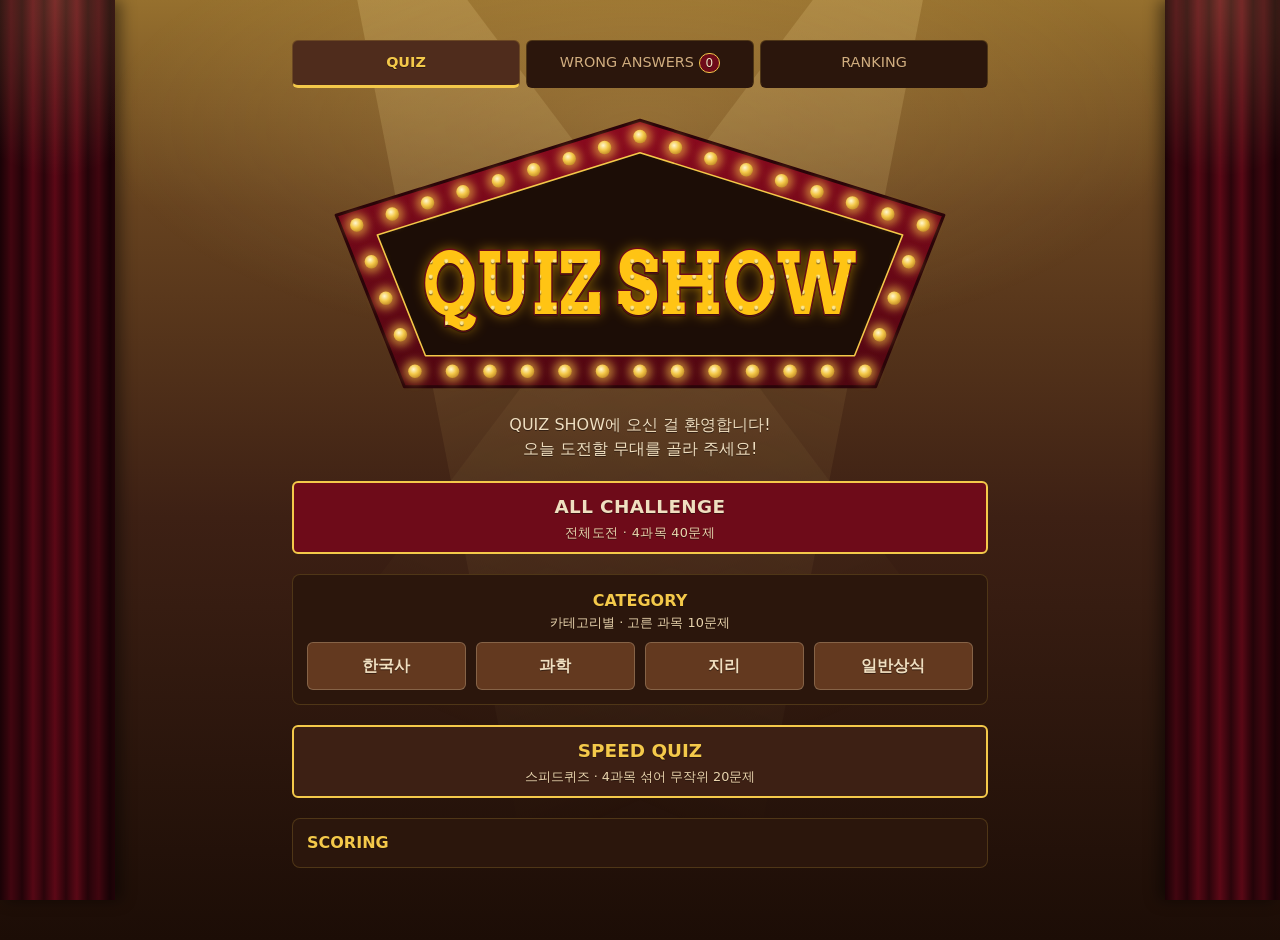
==== commit d29a19bf: "게임 모드 개편과 난이도 점수 추가, PRD.md로 이름 변경 및 퀴즈 명령 추가 Co-Authored-By: Claude Opus 5.5 <noreply@anthropic.com" ====
--- a/vibecoding3/index.html
+++ b/vibecoding3/index.html
@@ -44,29 +44,35 @@
           </g>
         </svg>
       </h1>
-      <p class="rules">QUIZ SHOW에 오신 걸 환영합니다!<br>과목 하나를 골라 원하는 만큼 도전하시거나, 한국사부터 일반상식까지 모든 과목을 쭉 달려 보세요!</p>
+      <p class="rules">QUIZ SHOW에 오신 걸 환영합니다!<br>오늘 도전할 무대를 골라 주세요!</p>
       <p id="start-error" class="hint" hidden>앗, 무대 뒤에 문제가 생겼어요! 문제 데이터를 고칠 때까지 잠시만 기다려 주세요! (콘솔 확인)</p>
 
-      <div id="subject-buttons" class="subject-grid" role="group" aria-label="Choose a subject"></div>
+      <button id="all-start-button" class="btn btn-primary btn-all" type="button">
+        <span>ALL CHALLENGE</span>
+        <small class="btn-sub">전체도전 · 4과목 40문제</small>
+      </button>
 
-      <div id="count-panel" class="count-panel" hidden>
-        <div class="count-head">
-          <span id="count-label">QUESTIONS</span>
-          <span class="count-value">
-            <button id="count-display" class="count-display" type="button" title="Click to type a number">10</button>
-            <input id="count-input" class="count-input" type="number" inputmode="numeric" min="1" aria-label="Number of questions" hidden>
-            <span class="count-unit">QUESTIONS</span>
-          </span>
-        </div>
-        <input id="count-slider" class="count-slider" type="range" min="1" max="10" value="10" aria-label="Number of questions">
-        <div class="count-scale"><span>1</span><span id="count-max">10</span></div>
-        <button id="subject-start-button" class="btn btn-dark" type="button">PLAY</button>
+      <div class="mode-group">
+        <p class="mode-title">CATEGORY <small>카테고리별 · 고른 과목 10문제</small></p>
+        <div id="subject-buttons" class="subject-grid" role="group" aria-label="Choose a subject"></div>
       </div>
 
-      <button id="all-start-button" class="btn btn-primary btn-all" type="button">
-        <span>ALL SUBJECTS</span>
-        <small id="all-summary" class="btn-sub"></small>
+      <button id="speed-start-button" class="btn btn-dark btn-all" type="button">
+        <span>SPEED QUIZ</span>
+        <small class="btn-sub">스피드퀴즈 · 4과목 섞어 무작위 20문제</small>
       </button>
+
+      <details class="wrong-note score-rules">
+        <summary>SCORING</summary>
+        <ul class="score-rules-list">
+          <li>정답 10점 × 난이도 (EASY ×1 · MEDIUM ×1.5 · HARD ×2)</li>
+          <li>문제당 15초, 시간이 다 지나면 오답</li>
+          <li>10초 안에 맞히면 +3점</li>
+          <li>힌트(50:50) 없이 맞히면 +2점</li>
+          <li>연속 정답 3개 +2점 · 5개 +5점 · 10개 +10점</li>
+          <li>틀리거나 시간이 지나면 0점, 콤보도 처음부터</li>
+        </ul>
+      </details>
     </section>
 
     <!-- 퀴즈 화면 -->
@@ -80,11 +86,16 @@
       <header class="quiz-header">
         <div class="quiz-meta">
           <span id="quiz-category" class="badge">한국사</span>
+          <span id="quiz-difficulty" class="badge badge-level" data-level="easy">EASY ×1</span>
           <span id="quiz-counter">1 / 10</span>
+          <span id="quiz-combo" class="quiz-combo" hidden>2 COMBO</span>
           <span id="quiz-score">SCORE 0</span>
         </div>
         <div class="progress" role="progressbar" aria-label="Progress" aria-valuemin="0" aria-valuemax="10" aria-valuenow="0">
           <div id="quiz-progress-bar" class="progress-bar"></div>
+        </div>
+        <div id="quiz-time" class="progress time-gauge" role="progressbar" aria-label="Time" aria-valuemin="0" aria-valuemax="15" aria-valuenow="0">
+          <div id="quiz-time-bar" class="progress-bar time-bar"></div>
         </div>
       </header>
 
@@ -94,6 +105,9 @@
 
       <div id="quiz-body" class="quiz-body">
       <h2 id="quiz-question" class="question" tabindex="-1">질문이 여기에 표시됩니다.</h2>
+      <div class="quiz-tools">
+        <button id="hint-button" class="btn btn-quiet hint-button" type="button">HINT!</button>
+      </div>
       <div id="quiz-choices" class="choices">
         <button class="btn choice" type="button" data-index="0"><span class="choice-check" aria-hidden="true"></span><span class="choice-text">보기 1</span><span class="choice-mark"></span><span class="choice-key" aria-hidden="true">1</span></button>
         <button class="btn choice" type="button" data-index="1"><span class="choice-check" aria-hidden="true"></span><span class="choice-text">보기 2</span><span class="choice-mark"></span><span class="choice-key" aria-hidden="true">2</span></button>
@@ -104,6 +118,7 @@
       <footer class="quiz-footer">
         <div id="quiz-feedback" class="feedback" aria-live="polite" hidden>
           <p id="quiz-feedback-text" class="feedback-text"></p>
+          <p id="quiz-points" class="points" hidden></p>
           <p id="quiz-explanation" class="explanation"></p>
         </div>
         <button id="next-button" class="btn btn-dark" type="button" hidden>NEXT</button>
@@ -115,7 +130,8 @@
     <section id="screen-result" class="screen" aria-labelledby="result-title" hidden>
       <h2 id="result-title" class="title" tabindex="-1">결과</h2>
       <p class="result-total"><strong id="result-score">- / -</strong> <span id="result-percent">(-점)</span></p>
-      <ul id="result-categories" class="result-categories"></ul>
+      <ul id="result-categories" class="result-categories" aria-label="Correct answers by subject"></ul>
+      <ul id="result-breakdown" class="result-categories result-breakdown" aria-label="Score breakdown"></ul>
       <p class="result-time">소요 시간 <strong id="result-time">-:--</strong></p>
       <p id="result-rank" class="result-rank"></p>
       <details class="wrong-note">
@@ -144,14 +160,12 @@
     <!-- 순위 화면 -->
     <section id="screen-ranking" class="screen" aria-labelledby="ranking-title" hidden>
       <h2 id="ranking-title" class="title" tabindex="-1">RANKING</h2>
-      <p class="rules">모든 과목을 10문제씩, 총 40문제를 끝까지 푼 도전자만 이 명예의 전당에 오를 수 있어요!</p>
+      <div id="ranking-tabs" class="subject-tabs ranking-tabs" role="group" aria-label="Choose a mode"></div>
+      <p id="ranking-rule" class="rules"></p>
       <div class="table-wrap">
         <table class="ranking-table">
-          <thead>
-            <tr><th scope="col">RANK</th><th scope="col">SCORE</th><th scope="col">TIME</th><th scope="col">DATE</th></tr>
-          </thead>
+          <thead id="ranking-head"></thead>
           <tbody id="ranking-body">
-            <tr><td colspan="4" class="empty">아직 아무도 무대에 오르지 않았어요! 첫 번째 주인공이 되어 보세요!</td></tr>
           </tbody>
         </table>
       </div>
--- a/vibecoding3/style.css
+++ b/vibecoding3/style.css
@@ -255,8 +255,6 @@
 .btn:focus-visible,
 .nav-tab:focus-visible,
 .subject-tab:focus-visible,
-.count-display:focus-visible,
-.count-slider:focus-visible,
 .wrong-note summary:focus-visible {
   outline: 3px solid var(--gold);
   outline-offset: 2px;
@@ -315,7 +313,7 @@
   gap: 10px;
 }
 
-/* ----- 시작 화면: 과목 선택과 문제 수 ----- */
+/* ----- 시작 화면: 모드 선택 ----- */
 .subject-grid {
   display: grid;
   grid-template-columns: 1fr 1fr;
@@ -330,75 +328,6 @@
   color: var(--gold);
   background: var(--row-picked);
   border-color: var(--gold);
-}
-
-.count-panel {
-  display: flex;
-  flex-direction: column;
-  gap: 10px;
-  padding: 16px;
-  background: var(--inset);
-  border: 1px solid var(--line);
-  border-radius: 8px;
-}
-
-.count-head {
-  display: flex;
-  align-items: center;
-  justify-content: space-between;
-  gap: 8px;
-  font-weight: 600;
-}
-
-.count-value {
-  display: inline-flex;
-  align-items: center;
-  gap: 4px;
-}
-
-.count-display,
-.count-input {
-  min-height: 44px;
-  padding: 0 8px;
-  font: inherit;
-  font-family: var(--sign-font);
-  font-size: 1.5rem;
-  font-weight: 700;
-  color: var(--gold);
-  background: var(--brown-dark);
-  border-radius: 6px;
-}
-
-.count-display {
-  min-width: 56px;
-  text-shadow: inherit;
-  border: 1px dashed var(--gold);
-  cursor: text;
-}
-
-.count-input {
-  width: 72px;
-  text-align: center;
-  border: 2px solid var(--gold);
-}
-
-.count-slider {
-  width: 100%;
-  height: 32px;
-  accent-color: var(--gold);
-  cursor: pointer;
-}
-
-.count-unit {
-  white-space: nowrap;
-}
-
-.count-scale {
-  display: flex;
-  justify-content: space-between;
-  margin-top: -6px;
-  font-size: 0.8rem;
-  color: var(--muted);
 }
 
 .btn-all {
@@ -414,6 +343,40 @@
   font-weight: 400;
   font-size: 0.8rem;
   color: #ead4ad;
+}
+
+/* 카테고리별: 제목 + 과목 버튼 */
+.mode-group {
+  display: flex;
+  flex-direction: column;
+  gap: 10px;
+  padding: 14px;
+  background: var(--inset);
+  border: 1px solid var(--line);
+  border-radius: 8px;
+}
+
+.mode-title {
+  margin: 0;
+  font-weight: 700;
+  color: var(--gold);
+  text-align: center;
+}
+
+.mode-title small {
+  display: block;
+  font-weight: 400;
+  font-size: 0.8rem;
+  color: #ead4ad;
+}
+
+.score-rules-list {
+  margin: 0;
+  padding: 0 14px 14px 32px;
+  display: flex;
+  flex-direction: column;
+  gap: 4px;
+  font-size: 0.9rem;
 }
 
 /* ----- 퀴즈 화면 ----- */
@@ -470,6 +433,18 @@
   color: var(--gold);
 }
 
+/* 순위표 모드 탭 */
+.ranking-tabs {
+  grid-template-columns: repeat(3, 1fr);
+}
+
+.subject-tab[aria-pressed="true"] {
+  color: var(--gold);
+  background: var(--row-picked);
+  border-color: var(--gold);
+  font-weight: 700;
+}
+
 .subject-tab:disabled {
   cursor: default;
   opacity: 0.75;
@@ -500,6 +475,50 @@
 .quiz-meta #quiz-score {
   margin-left: auto;
 }
+
+/* 난이도 배지: 어려울수록 진하게 */
+.badge-level {
+  color: var(--cream);
+  border-color: var(--gold-soft);
+}
+
+.badge-level[data-level="medium"] {
+  background: var(--brown-wood);
+}
+
+.badge-level[data-level="hard"] {
+  background: var(--burgundy);
+  border-color: var(--burgundy-light);
+}
+
+.quiz-combo {
+  font-weight: 700;
+  color: var(--gold);
+}
+
+/* 질문 아래: 힌트 버튼 */
+.quiz-tools {
+  display: flex;
+  margin: -8px 0;
+}
+
+/* 시간 게이지: 진행 바와 같은 모양, 골드로 차오른다 */
+.progress-bar.time-bar {
+  background: linear-gradient(90deg, var(--brown-wood) 0%, var(--gold-soft) 60%, var(--gold) 100%);
+  border-right-color: var(--cream);
+  transition: width 0.1s linear;
+}
+
+/* 시간 보너스(10초)를 놓침: 남은 5초 */
+.time-gauge.is-urgent .time-bar {
+  background: linear-gradient(90deg, var(--burgundy-dark) 0%, var(--red-bar-dark) 45%, var(--red-bar) 100%);
+}
+
+.hint-button {
+  color: var(--gold);
+  border-color: var(--gold-soft);
+}
+
 
 /* 골드 간판: QUESTION 03 (버건디 띠 + 바깥 골드 테두리) */
 .quiz-sign {
@@ -711,6 +730,15 @@
   color: var(--muted);
 }
 
+/* 힌트로 지운 보기 */
+.choice.is-removed {
+  opacity: 0.35;
+}
+
+.choice.is-removed .choice-text {
+  text-decoration: line-through;
+}
+
 /* 피드백: 방송 자막 */
 .quiz-footer {
   display: flex;
@@ -730,6 +758,13 @@
   font-size: 1.1rem;
   font-weight: 700;
   letter-spacing: 0.02em;
+}
+
+/* 정답일 때 득점 내역 */
+.points {
+  margin: 4px 0 0;
+  font-size: 0.9rem;
+  color: var(--gold-soft);
 }
 
 .explanation {
@@ -809,6 +844,11 @@
   background: var(--inset);
   border: 1px solid var(--line);
   border-radius: 6px;
+}
+
+.result-breakdown {
+  grid-template-columns: 1fr;
+  font-size: 0.95rem;
 }
 
 .result-time,
@@ -1117,6 +1157,14 @@
   box-shadow: 0 0 10px rgba(228, 40, 70, 0.7);
 }
 
+.progress-bar.time-bar {
+  box-shadow: 0 0 10px rgba(244, 201, 74, 0.5);
+}
+
+.time-gauge.is-urgent .time-bar {
+  box-shadow: 0 0 10px rgba(228, 40, 70, 0.7);
+}
+
 .choice.is-correct {
   box-shadow: 0 0 14px rgba(244, 201, 74, 0.28);
 }
@@ -1143,7 +1191,8 @@
     animation: none;
   }
 
-  .btn {
+  .btn,
+  .time-bar {
     transition: none;
   }
 }
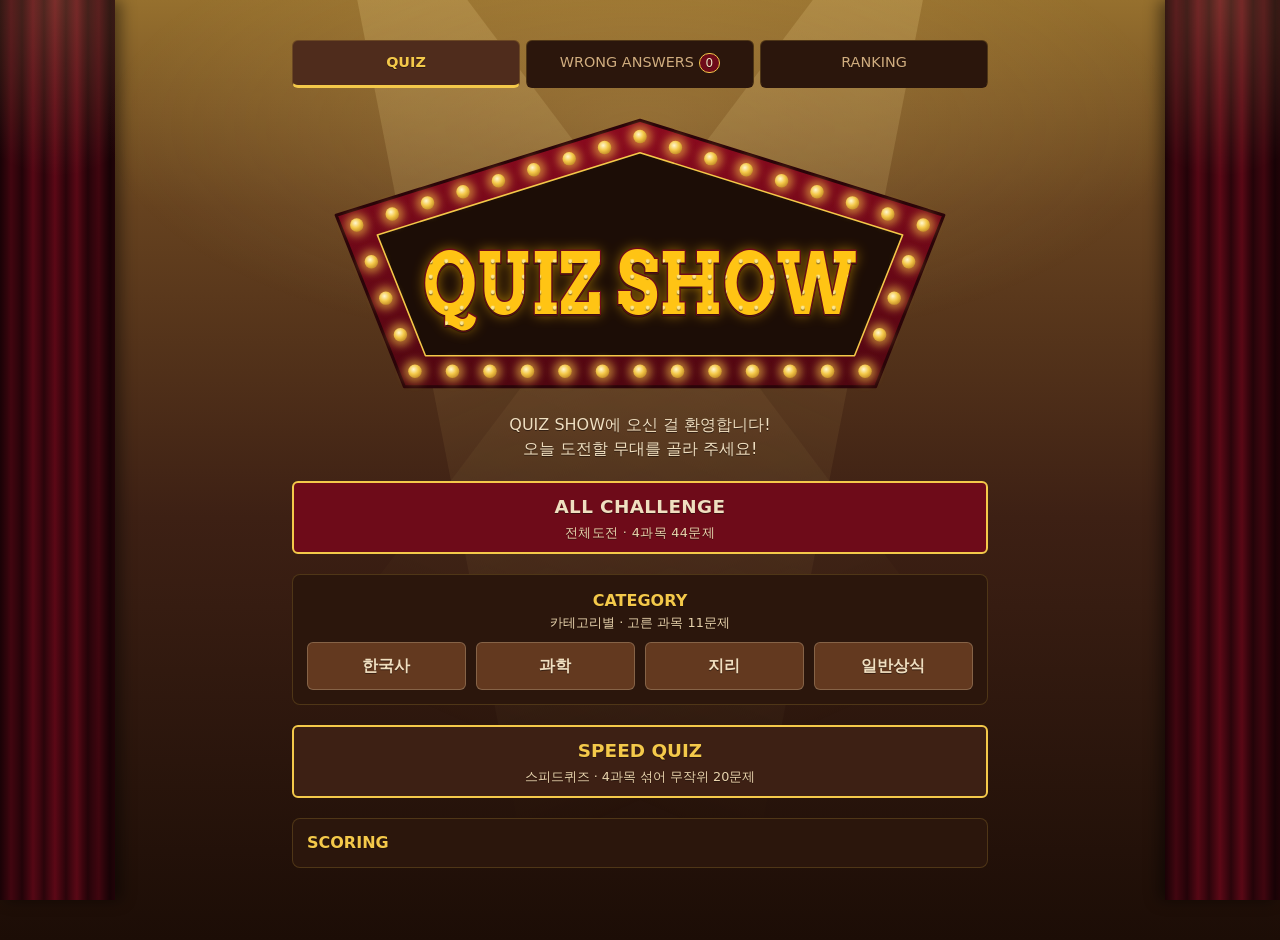
==== commit b05708ab: "과목별 문제를 11개로 늘리고 새 문제 4개 추가 Co-Authored-By: Claude Opus 5.5 <noreply@anthropic.com>" ====
--- a/vibecoding3/index.html
+++ b/vibecoding3/index.html
@@ -49,11 +49,11 @@
 
       <button id="all-start-button" class="btn btn-primary btn-all" type="button">
         <span>ALL CHALLENGE</span>
-        <small class="btn-sub">전체도전 · 4과목 40문제</small>
+        <small class="btn-sub">전체도전 · 4과목 44문제</small>
       </button>
 
       <div class="mode-group">
-        <p class="mode-title">CATEGORY <small>카테고리별 · 고른 과목 10문제</small></p>
+        <p class="mode-title">CATEGORY <small>카테고리별 · 고른 과목 11문제</small></p>
         <div id="subject-buttons" class="subject-grid" role="group" aria-label="Choose a subject"></div>
       </div>
 
